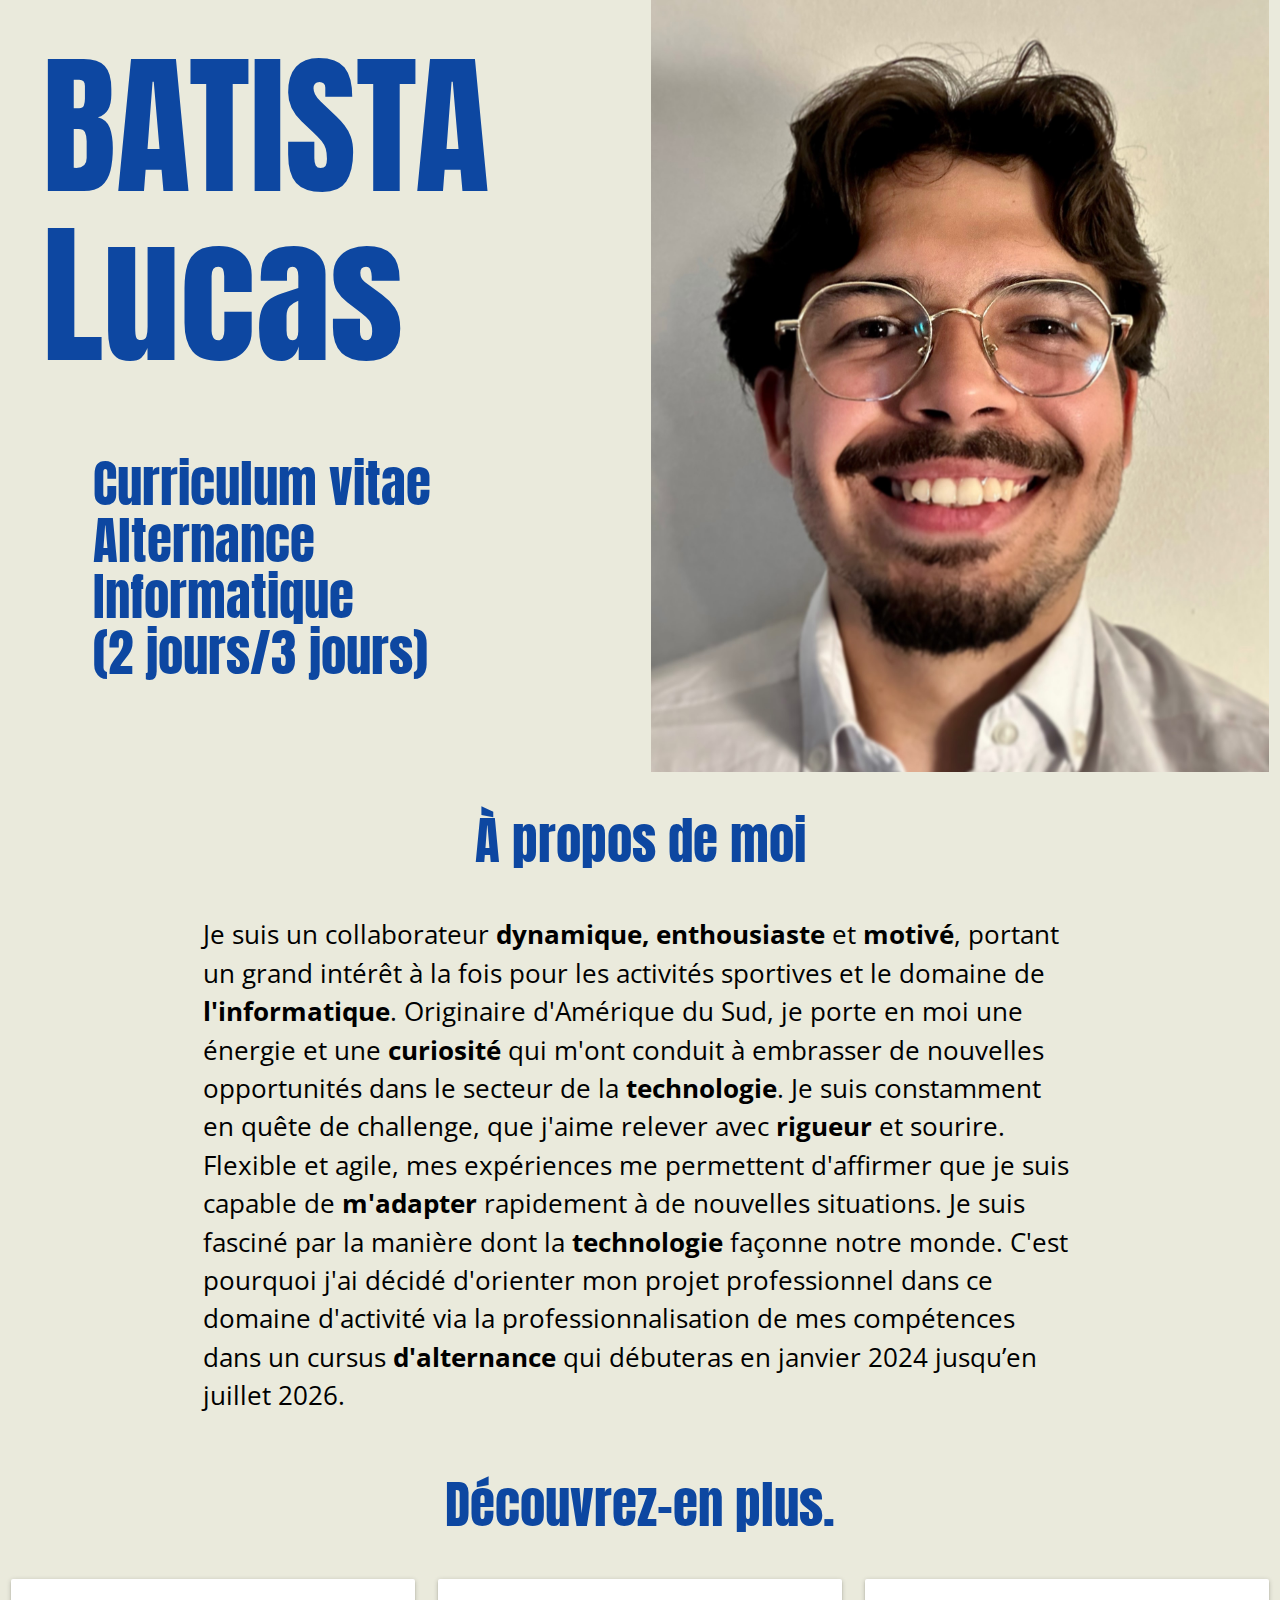
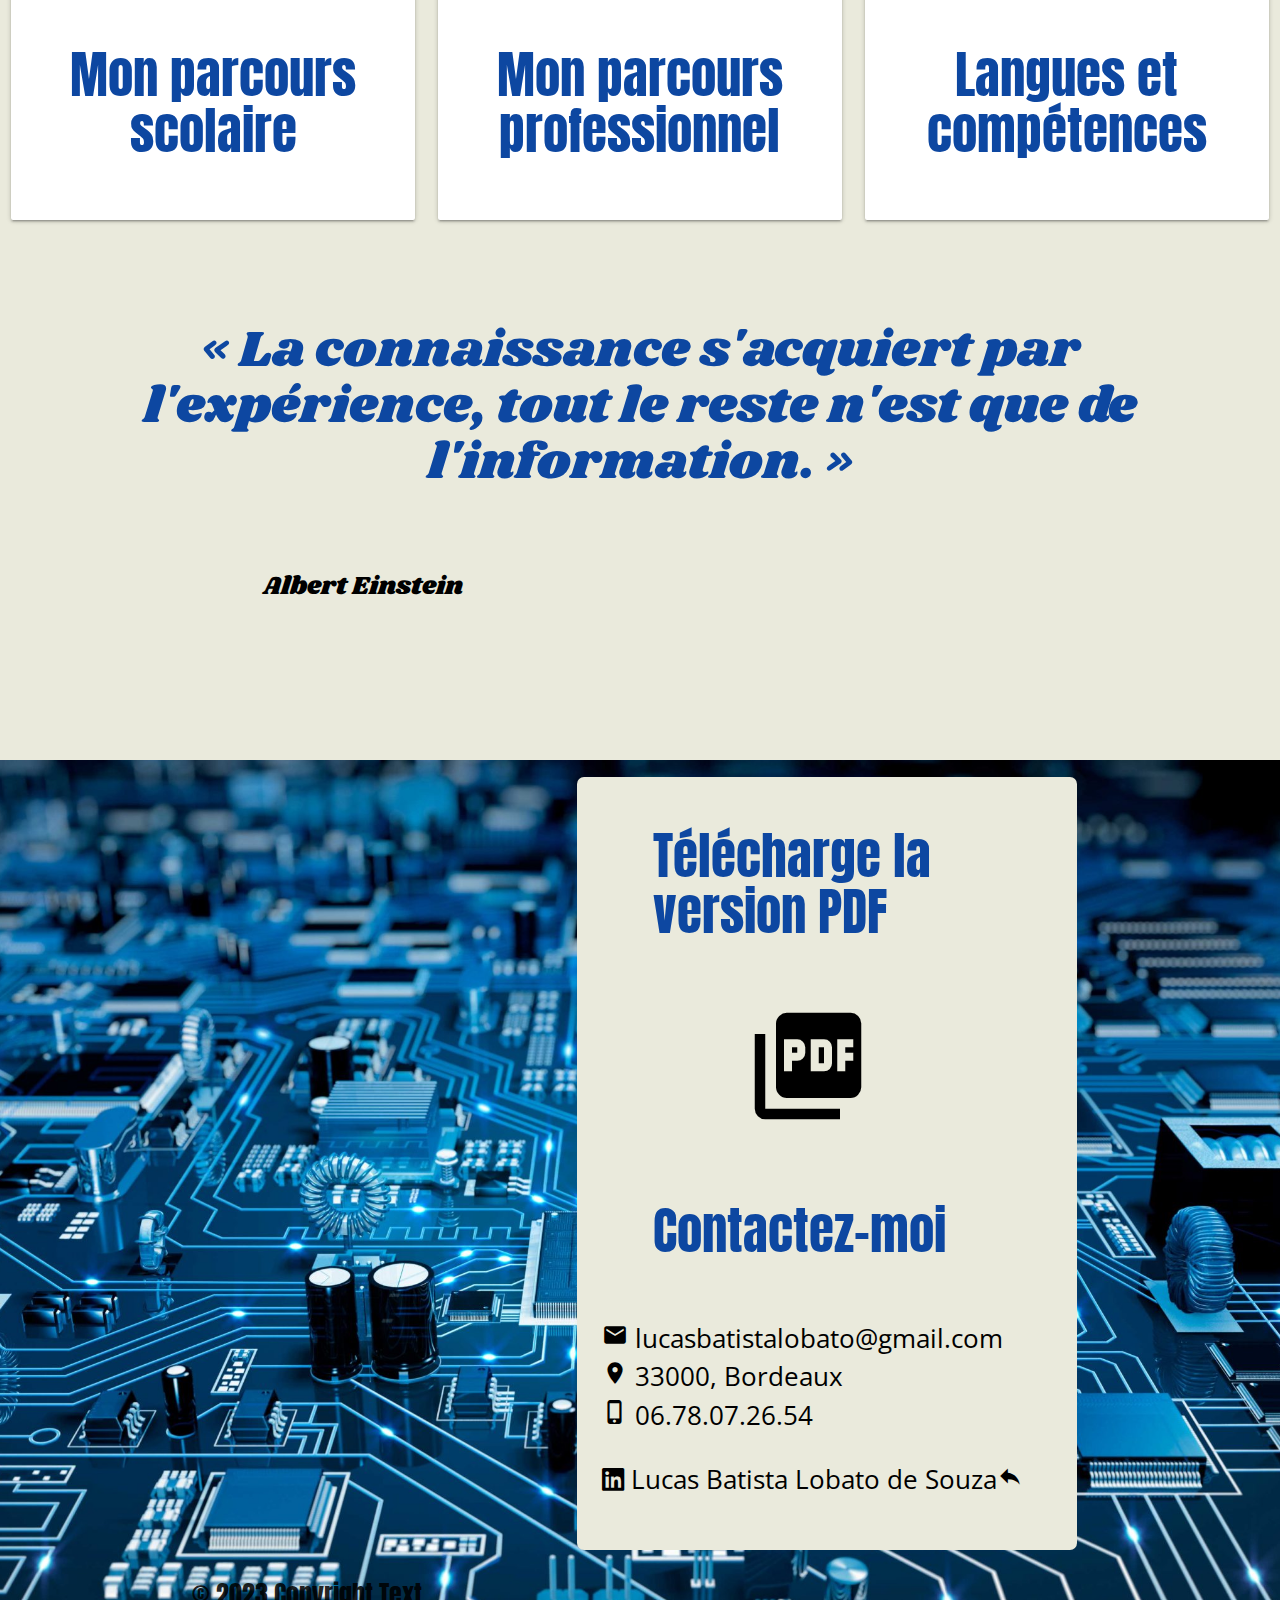
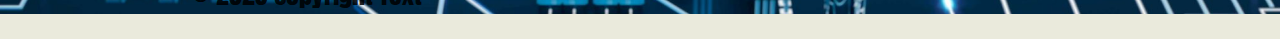
==== index.html @ 79212fdf "oui" ====
<!DOCTYPE html>
<html lang="en">
  <head>
    <meta charset="UTF-8" />
    <meta name="viewport" content="width=device-width, initial-scale=1.0" />
    <link href="https://fonts.googleapis.com/css2?family=Anton&display=swap" rel="stylesheet">
    <link href="https://fonts.googleapis.com/css2?family=Open+Sans:wght@400&display=swap" rel="stylesheet">
    <link rel="stylesheet" href="https://cdnjs.cloudflare.com/ajax/libs/materialize/1.0.0/css/materialize.min.css"/>
    <script src="https://cdnjs.cloudflare.com/ajax/libs/materialize/1.0.0/js/materialize.min.js"></script>
    <link rel="stylesheet" href="https://cdnjs.cloudflare.com/ajax/libs/font-awesome/6.3.0/css/all.min.css">
    <link href="https://fonts.googleapis.com/icon?family=Material+Icons" rel="stylesheet">
    <link href="https://fonts.googleapis.com/css2?family=Shrikhand&display=swap" rel="stylesheet">
    <link rel="stylesheet" href="styles.css">
    <title>BATISTA Lucas</title>
  </head>

<body>
    <header class="titre">
        <div class="row">
            <div class="card-content">
                <div class="col s12 m6">
                    <h1 class=" blue-text text-darken-4">BATISTA Lucas</h1>
                    <div class="alternance">
                        <h5 class=" blue-text text-darken-4 valign-wrapper">Curriculum vitae<br>Alternance Informatique <br>(2 jours/3 jours)</h5>       
                    </div>
                </div>
            </div>
            <div class="col s12  m6 card-content large">
                <img class="responsive-img" src="./img/photocv.jpg" alt="" >
            </div>
        </div>
    </header>
    <div class="container">
        <div class="row">
            <h2 class=" blue-text text-darken-4 center-align" style="font-size: 4vw;" >À propos de moi</h2>
            <div class=" col s12">
                <div class="card-content black-text">
                    <p class="flow-text" style="font-size: 2vw;">Je suis un collaborateur <b>dynamique, enthousiaste</b> et <b>motivé</b>, portant un grand intérêt à la fois pour les activités sportives et le domaine de <b>l'informatique</b>. Originaire d'Amérique du Sud, je porte en moi une énergie et une <b>curiosité</b> qui m'ont conduit à embrasser de nouvelles opportunités dans le secteur de la <b>technologie</b>. Je suis constamment en quête de  challenge, que j'aime relever avec <b>rigueur</b> et sourire. Flexible et agile, mes expériences me permettent d'affirmer que je suis capable de <b>m'adapter</b> rapidement à de nouvelles situations. Je suis fasciné par la manière dont la <b>technologie</b> façonne notre monde. C'est pourquoi j'ai décidé d'orienter mon projet professionnel dans ce domaine d'activité via la professionnalisation de mes compétences dans un cursus <b>d'alternance </b>qui débuteras en janvier 2024 jusqu’en juillet 2026.</p>
                </div>
            </div>
        </div>
    </div>
    <div class="moi">
        <div class="row">
            <h2 class=" blue-text text-darken-4 center-align" style="font-size: 4vw; margin-bottom: 3%;">Découvrez-en plus.</h2>
            <div class="col s12 m4">
                <a href="./anexe/sco.html">
                <div class="card horizontal">
                    <h5 class ="blue-text text-darken-4 center-align">Mon parcours scolaire</h5>
                </div>
            </a>
            </div>
            <div class="col s12 m4">
                <a href="./anexe/pro.html">
                <div class="card horizontal">
                    <h5 class ="blue-text text-darken-4 center-align">Mon parcours professionnel</h5>
                </div>
                </a>
            </div>
            <div class="col s12 m4">
                <a href="./anexe/lang.html">
                <div class="card horizontal">
                    <h5 class ="blue-text text-darken-4 center-align"> Langues et compétences</h5>
                </div>
                </a>
            </div>
        </div>
    </div>
    <div class="citation">
        <div class="row">
            <div class="col s12">
                <h5 class ="blue-text text-darken-4 center-align">« La connaissance s'acquiert par l'expérience, tout le reste n'est que de l'information. »</h5>
                <p class ="black-text" style="font-size: 2vw; padding-left: 20% ;">Albert Einstein</p>
            </div>
        </div>
    </div>
    <footer>
        <div class="container">
          <div class="row">
            <div class="col s12 m5"></div>
            <div class=" card-content col s12 m7">
                <div class="footcard">
                    <h5 class="blue-text text-darken-4">Télécharge la version PDF</h5>
                    <div class ="pdf" >
                        <a class="black-text center-align" href="https://onedrive.live.com/?authkey=%21AGidAeXHJf%2DhQ3o&id=1596D01FCB88203%213301&cid=01596D01FCB88203&parId=root&parQt=sharedby&o=OneUp"><i class="material-icons large" style="font-size: 10vw; padding-left: 30%;">picture_as_pdf</i></a>
                    </div>
                    <h5 class="blue-text text-darken-4">Contactez-moi</h5>
                        <div class="lien">
                        <a class="black-text"><i class="material-icons">mail</i> lucasbatistalobato@gmail.com</a><br>
                        <a class="black-text"><i class="material-icons">location_on</i> 33000, Bordeaux</a><br>
                        <a class="black-text"><i class="material-icons">phone_iphone</i> 06.78.07.26.54</a>
                        <a class="black-text" href="https://www.linkedin.com/in/lucas-batista-lobato-de-souza-05a6861b8/"><p><i class="fab fa-linkedin"></i> Lucas Batista Lobato de Souza<i class="material-icons">reply</i></p></a>
                        </div>
                </div>
            </div>
          </div>
        </div>
        <div class="footer-copyright">
          <div class="container">
          <p style="font-size: 2vw;">© 2023 Copyright Text</p>
          </div>
        </div>
      </footer>
</body>

</html>
---- styles.css ----
body {
    font-family: 'Anton', sans-serif;
    background-color: #eaeadc;
}
.alternance {
    margin-left: 5%;
}
h1 {
    font-size: 12vw;
    margin-left: 5%;
}
h5 {
    font-size: 4vw;
    padding: 1em;
}
h4 {
    font-size: 3vw;
}
.flow-text {
    font-size: 3vw;
    font-family: 'Open Sans', sans-serif;
}
footer {
    background-image: url('./img/footerback.jpg');
    background-size: cover; 
    background-repeat: no-repeat;
    background-position: center;
}
.footcard {
    background-color: #eaeadc;
    border-radius: 7px;
    padding-left: 5%;
    padding-bottom: 5%;
}
.lien {
    font-family: 'Open Sans', sans-serif;
    font-size: 2vw;
}
.material-icons {
    font-size: 2vw; 
}
.fa {
    font-size: 2vw; 
}
.citation {
    font-family: 'Shrikhand', cursive;
    margin-bottom: 10% ;
}
.moi {
    align-items: center;
    justify-content: center;
}
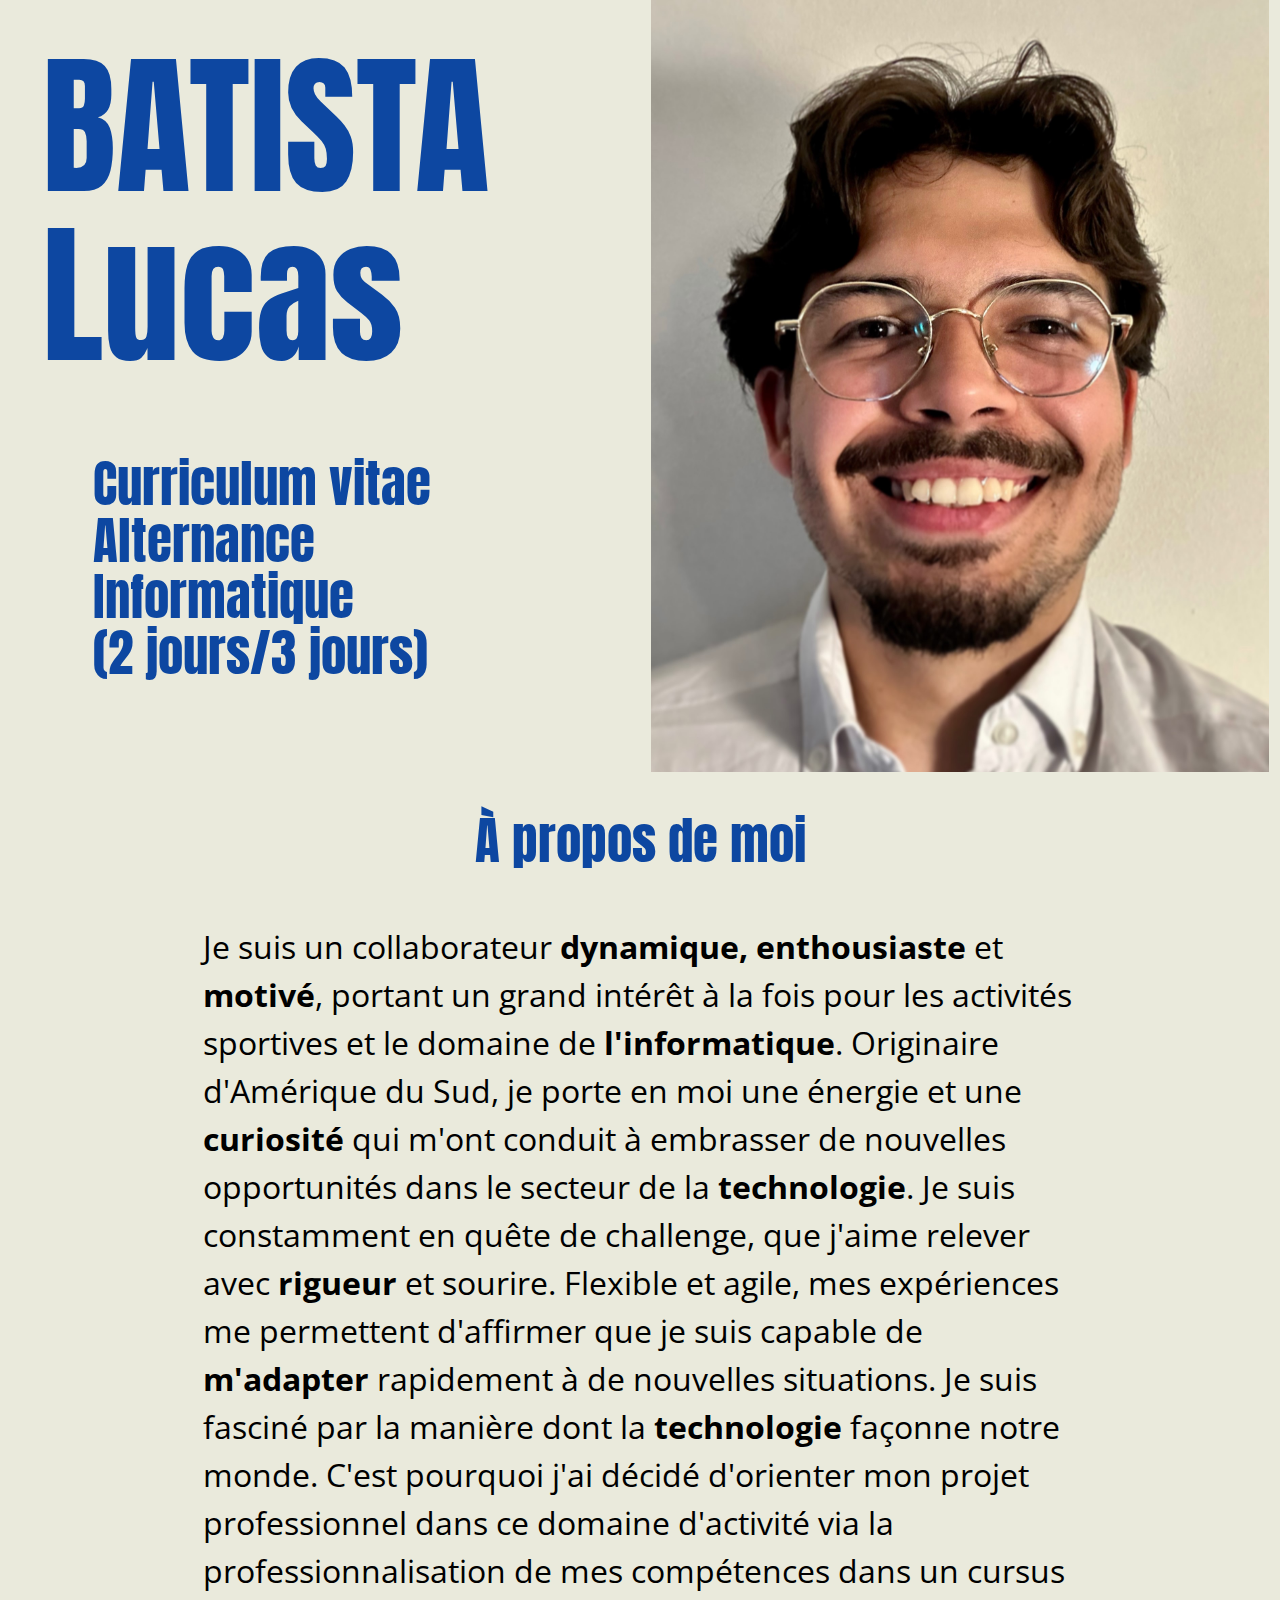
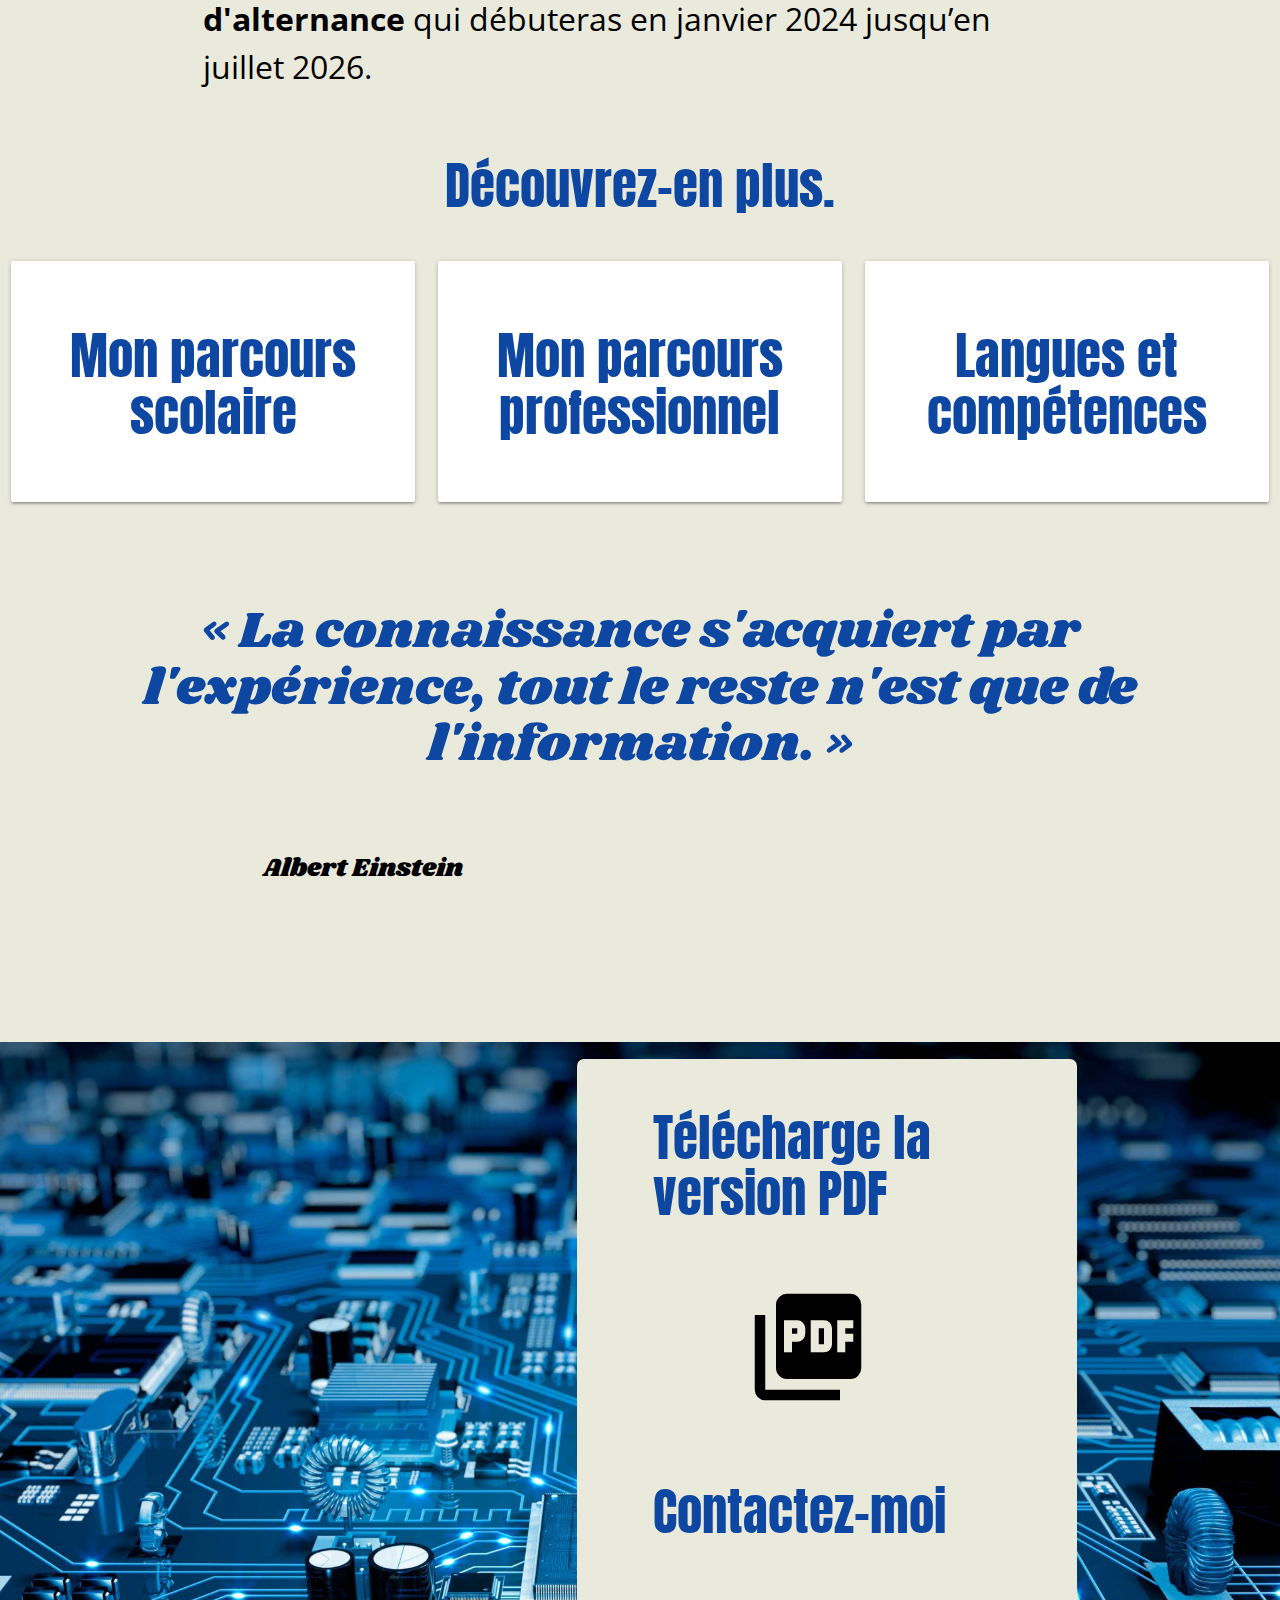
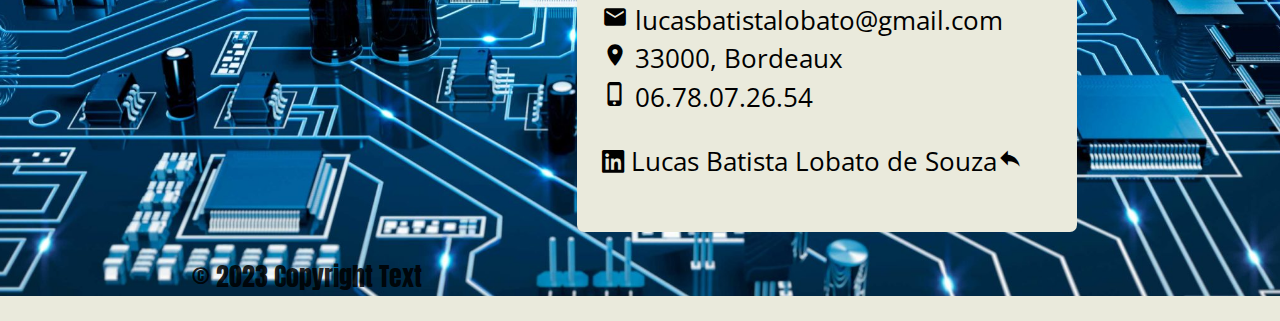
==== commit 8058a0e9: "Update index.html" ====
--- a/index.html
+++ b/index.html
@@ -35,7 +35,7 @@
             <h2 class=" blue-text text-darken-4 center-align" style="font-size: 4vw;" >À propos de moi</h2>
             <div class=" col s12">
                 <div class="card-content black-text">
-                    <p class="flow-text" style="font-size: 2vw;">Je suis un collaborateur <b>dynamique, enthousiaste</b> et <b>motivé</b>, portant un grand intérêt à la fois pour les activités sportives et le domaine de <b>l'informatique</b>. Originaire d'Amérique du Sud, je porte en moi une énergie et une <b>curiosité</b> qui m'ont conduit à embrasser de nouvelles opportunités dans le secteur de la <b>technologie</b>. Je suis constamment en quête de  challenge, que j'aime relever avec <b>rigueur</b> et sourire. Flexible et agile, mes expériences me permettent d'affirmer que je suis capable de <b>m'adapter</b> rapidement à de nouvelles situations. Je suis fasciné par la manière dont la <b>technologie</b> façonne notre monde. C'est pourquoi j'ai décidé d'orienter mon projet professionnel dans ce domaine d'activité via la professionnalisation de mes compétences dans un cursus <b>d'alternance </b>qui débuteras en janvier 2024 jusqu’en juillet 2026.</p>
+                    <p class="flow-text" style="font-size: 2.5vw;">Je suis un collaborateur <b>dynamique, enthousiaste</b> et <b>motivé</b>, portant un grand intérêt à la fois pour les activités sportives et le domaine de <b>l'informatique</b>. Originaire d'Amérique du Sud, je porte en moi une énergie et une <b>curiosité</b> qui m'ont conduit à embrasser de nouvelles opportunités dans le secteur de la <b>technologie</b>. Je suis constamment en quête de  challenge, que j'aime relever avec <b>rigueur</b> et sourire. Flexible et agile, mes expériences me permettent d'affirmer que je suis capable de <b>m'adapter</b> rapidement à de nouvelles situations. Je suis fasciné par la manière dont la <b>technologie</b> façonne notre monde. C'est pourquoi j'ai décidé d'orienter mon projet professionnel dans ce domaine d'activité via la professionnalisation de mes compétences dans un cursus <b>d'alternance </b>qui débuteras en janvier 2024 jusqu’en juillet 2026.</p>
                 </div>
             </div>
         </div>
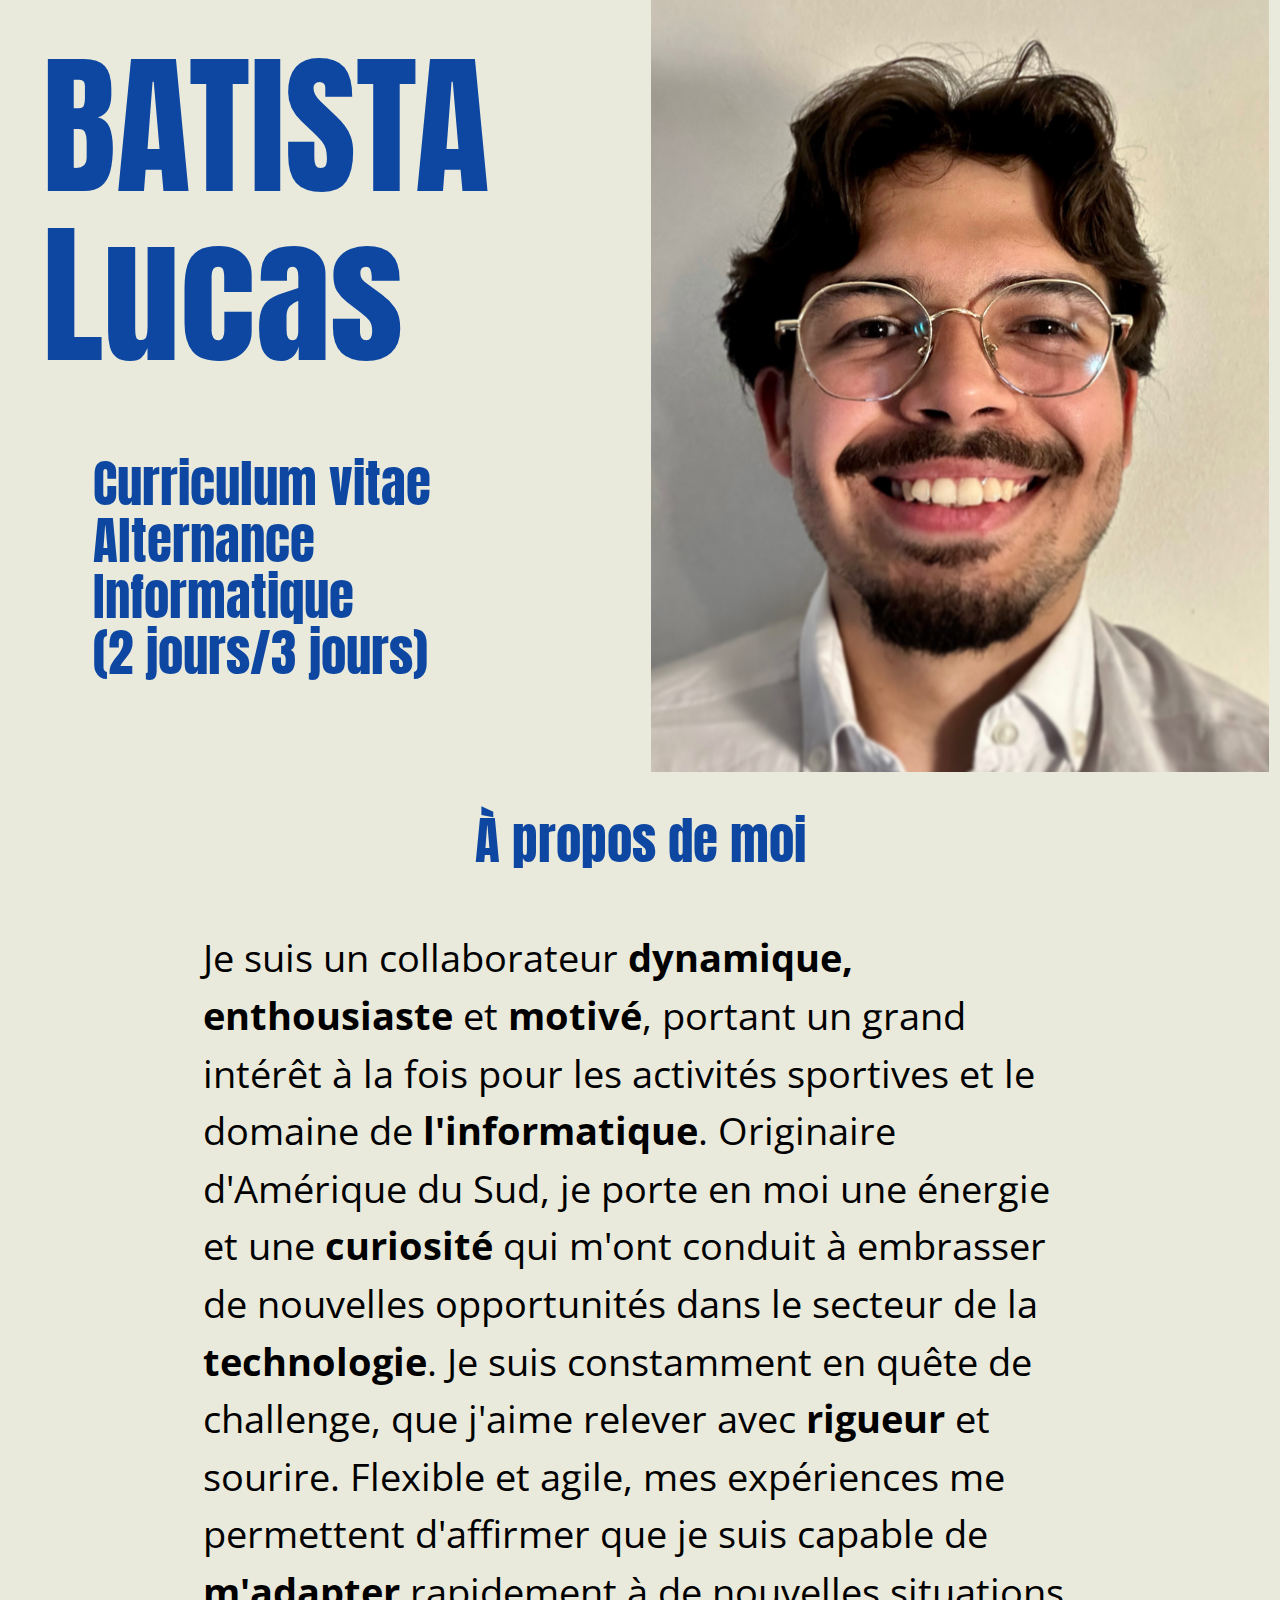
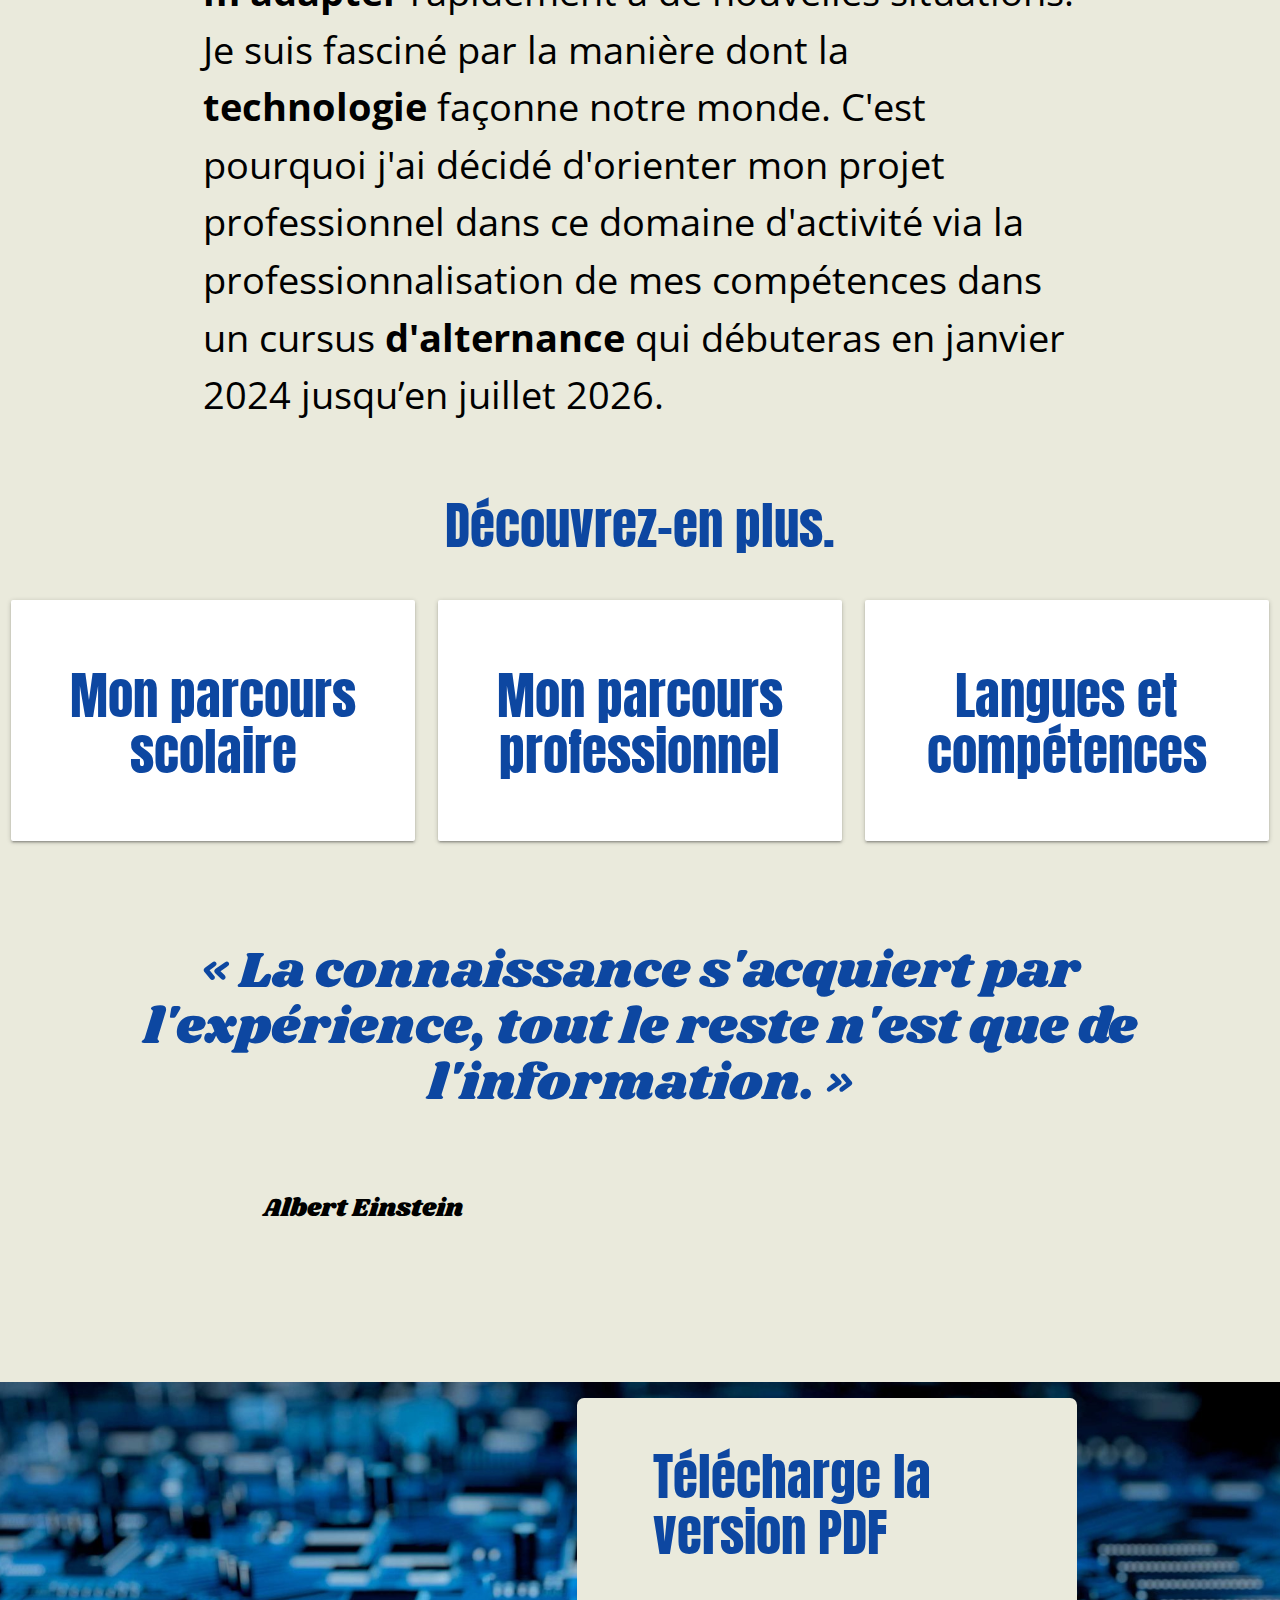
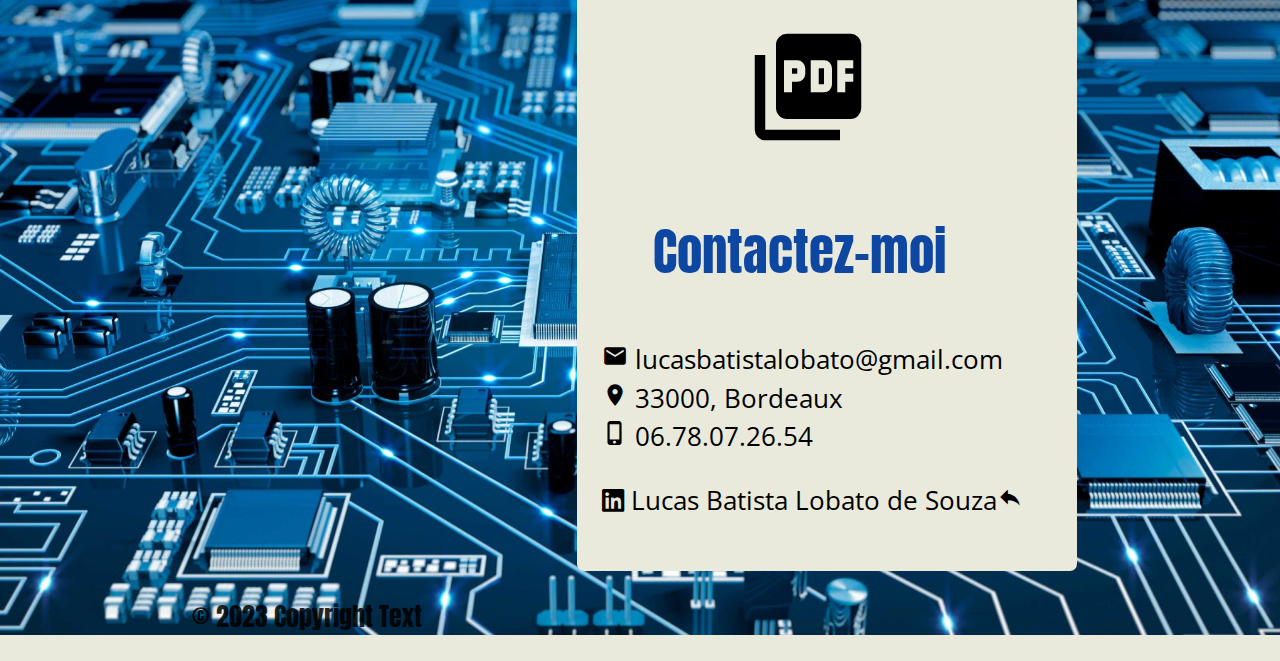
==== commit 4ed898ce: "Update index.html" ====
--- a/index.html
+++ b/index.html
@@ -35,7 +35,7 @@
             <h2 class=" blue-text text-darken-4 center-align" style="font-size: 4vw;" >À propos de moi</h2>
             <div class=" col s12">
                 <div class="card-content black-text">
-                    <p class="flow-text" style="font-size: 2.5vw;">Je suis un collaborateur <b>dynamique, enthousiaste</b> et <b>motivé</b>, portant un grand intérêt à la fois pour les activités sportives et le domaine de <b>l'informatique</b>. Originaire d'Amérique du Sud, je porte en moi une énergie et une <b>curiosité</b> qui m'ont conduit à embrasser de nouvelles opportunités dans le secteur de la <b>technologie</b>. Je suis constamment en quête de  challenge, que j'aime relever avec <b>rigueur</b> et sourire. Flexible et agile, mes expériences me permettent d'affirmer que je suis capable de <b>m'adapter</b> rapidement à de nouvelles situations. Je suis fasciné par la manière dont la <b>technologie</b> façonne notre monde. C'est pourquoi j'ai décidé d'orienter mon projet professionnel dans ce domaine d'activité via la professionnalisation de mes compétences dans un cursus <b>d'alternance </b>qui débuteras en janvier 2024 jusqu’en juillet 2026.</p>
+                    <p class="flow-text" style="font-size: 3vw;">Je suis un collaborateur <b>dynamique, enthousiaste</b> et <b>motivé</b>, portant un grand intérêt à la fois pour les activités sportives et le domaine de <b>l'informatique</b>. Originaire d'Amérique du Sud, je porte en moi une énergie et une <b>curiosité</b> qui m'ont conduit à embrasser de nouvelles opportunités dans le secteur de la <b>technologie</b>. Je suis constamment en quête de  challenge, que j'aime relever avec <b>rigueur</b> et sourire. Flexible et agile, mes expériences me permettent d'affirmer que je suis capable de <b>m'adapter</b> rapidement à de nouvelles situations. Je suis fasciné par la manière dont la <b>technologie</b> façonne notre monde. C'est pourquoi j'ai décidé d'orienter mon projet professionnel dans ce domaine d'activité via la professionnalisation de mes compétences dans un cursus <b>d'alternance </b>qui débuteras en janvier 2024 jusqu’en juillet 2026.</p>
                 </div>
             </div>
         </div>
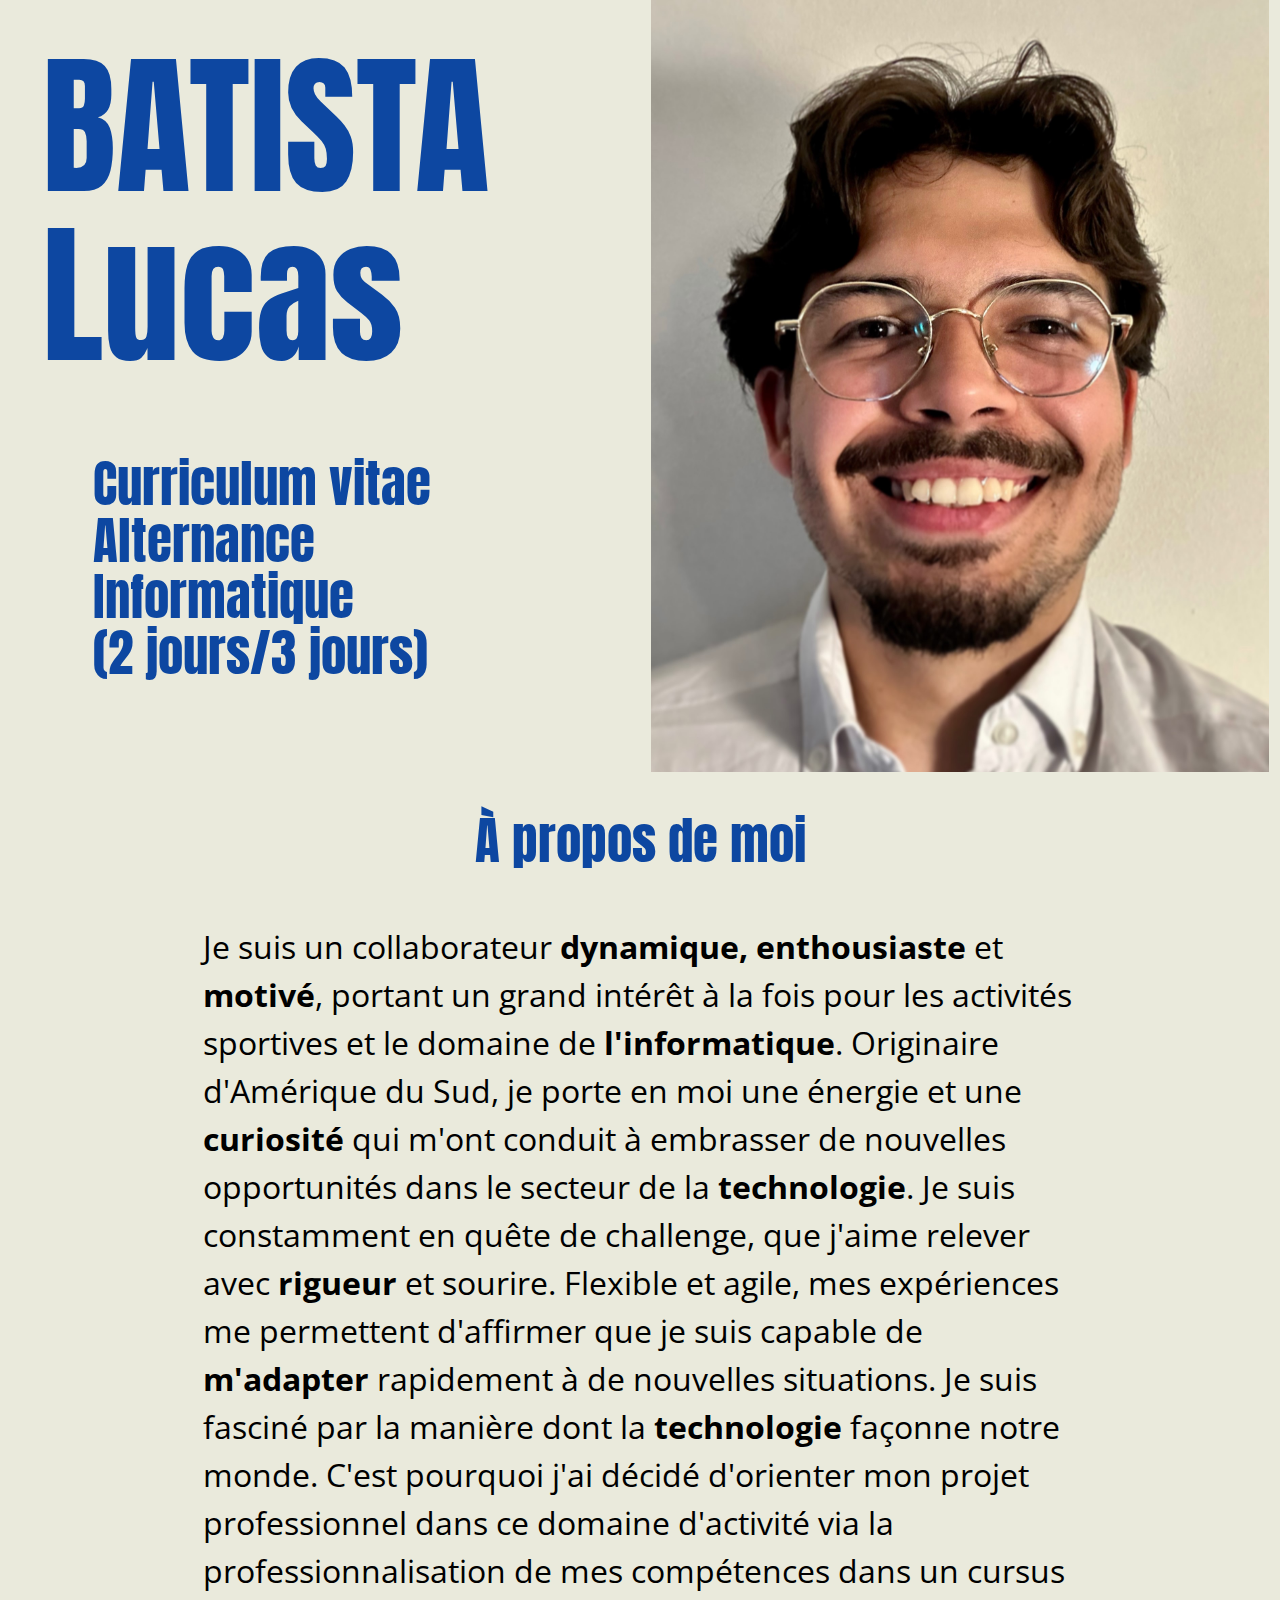
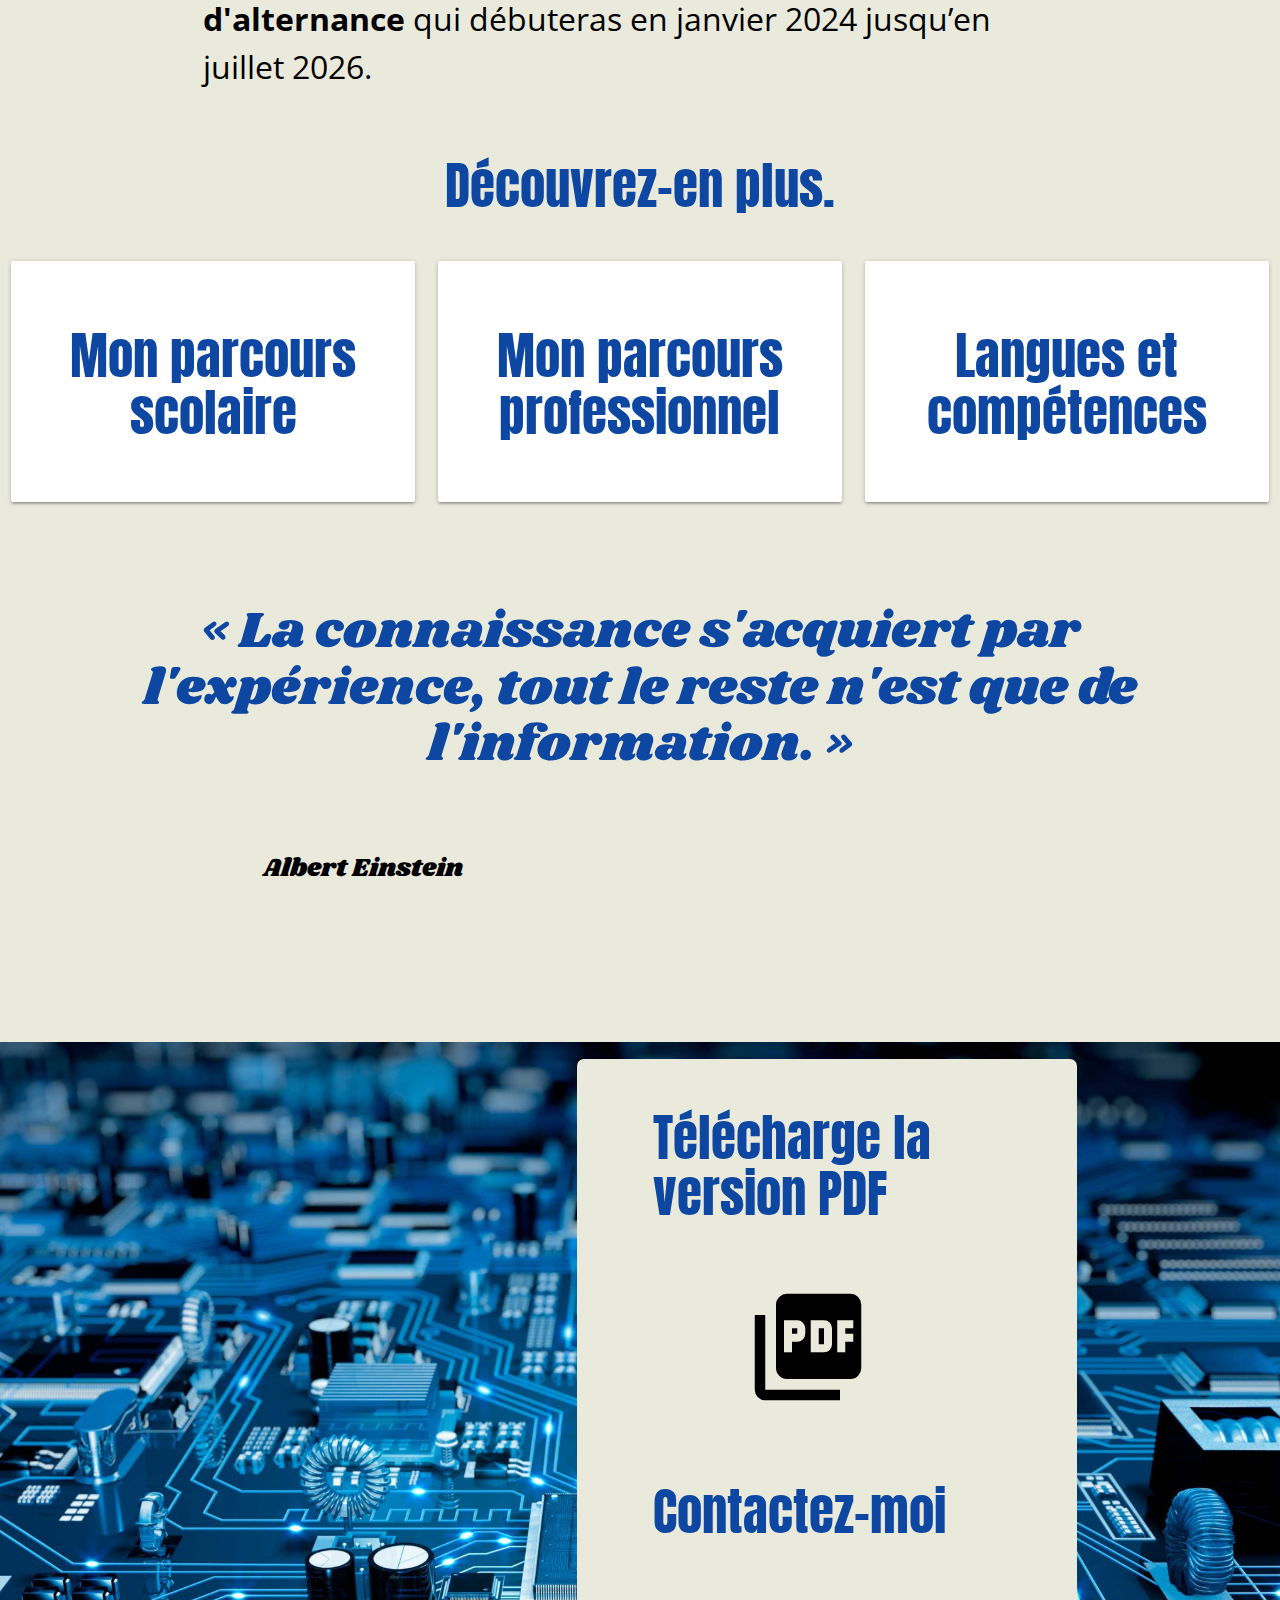
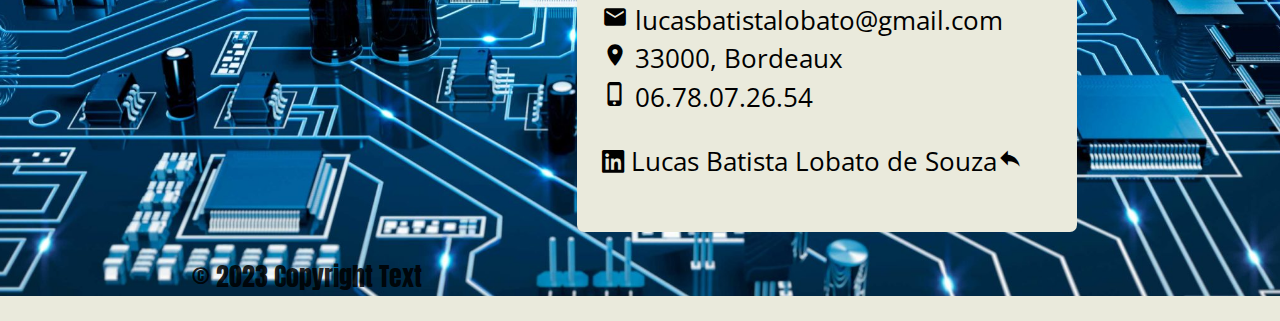
==== commit e7f19383: "Update index.html" ====
--- a/index.html
+++ b/index.html
@@ -35,7 +35,7 @@
             <h2 class=" blue-text text-darken-4 center-align" style="font-size: 4vw;" >À propos de moi</h2>
             <div class=" col s12">
                 <div class="card-content black-text">
-                    <p class="flow-text" style="font-size: 3vw;">Je suis un collaborateur <b>dynamique, enthousiaste</b> et <b>motivé</b>, portant un grand intérêt à la fois pour les activités sportives et le domaine de <b>l'informatique</b>. Originaire d'Amérique du Sud, je porte en moi une énergie et une <b>curiosité</b> qui m'ont conduit à embrasser de nouvelles opportunités dans le secteur de la <b>technologie</b>. Je suis constamment en quête de  challenge, que j'aime relever avec <b>rigueur</b> et sourire. Flexible et agile, mes expériences me permettent d'affirmer que je suis capable de <b>m'adapter</b> rapidement à de nouvelles situations. Je suis fasciné par la manière dont la <b>technologie</b> façonne notre monde. C'est pourquoi j'ai décidé d'orienter mon projet professionnel dans ce domaine d'activité via la professionnalisation de mes compétences dans un cursus <b>d'alternance </b>qui débuteras en janvier 2024 jusqu’en juillet 2026.</p>
+                    <p class="flow-text" style="font-size: 2.5vw;">Je suis un collaborateur <b>dynamique, enthousiaste</b> et <b>motivé</b>, portant un grand intérêt à la fois pour les activités sportives et le domaine de <b>l'informatique</b>. Originaire d'Amérique du Sud, je porte en moi une énergie et une <b>curiosité</b> qui m'ont conduit à embrasser de nouvelles opportunités dans le secteur de la <b>technologie</b>. Je suis constamment en quête de  challenge, que j'aime relever avec <b>rigueur</b> et sourire. Flexible et agile, mes expériences me permettent d'affirmer que je suis capable de <b>m'adapter</b> rapidement à de nouvelles situations. Je suis fasciné par la manière dont la <b>technologie</b> façonne notre monde. C'est pourquoi j'ai décidé d'orienter mon projet professionnel dans ce domaine d'activité via la professionnalisation de mes compétences dans un cursus <b>d'alternance </b>qui débuteras en janvier 2024 jusqu’en juillet 2026.</p>
                 </div>
             </div>
         </div>
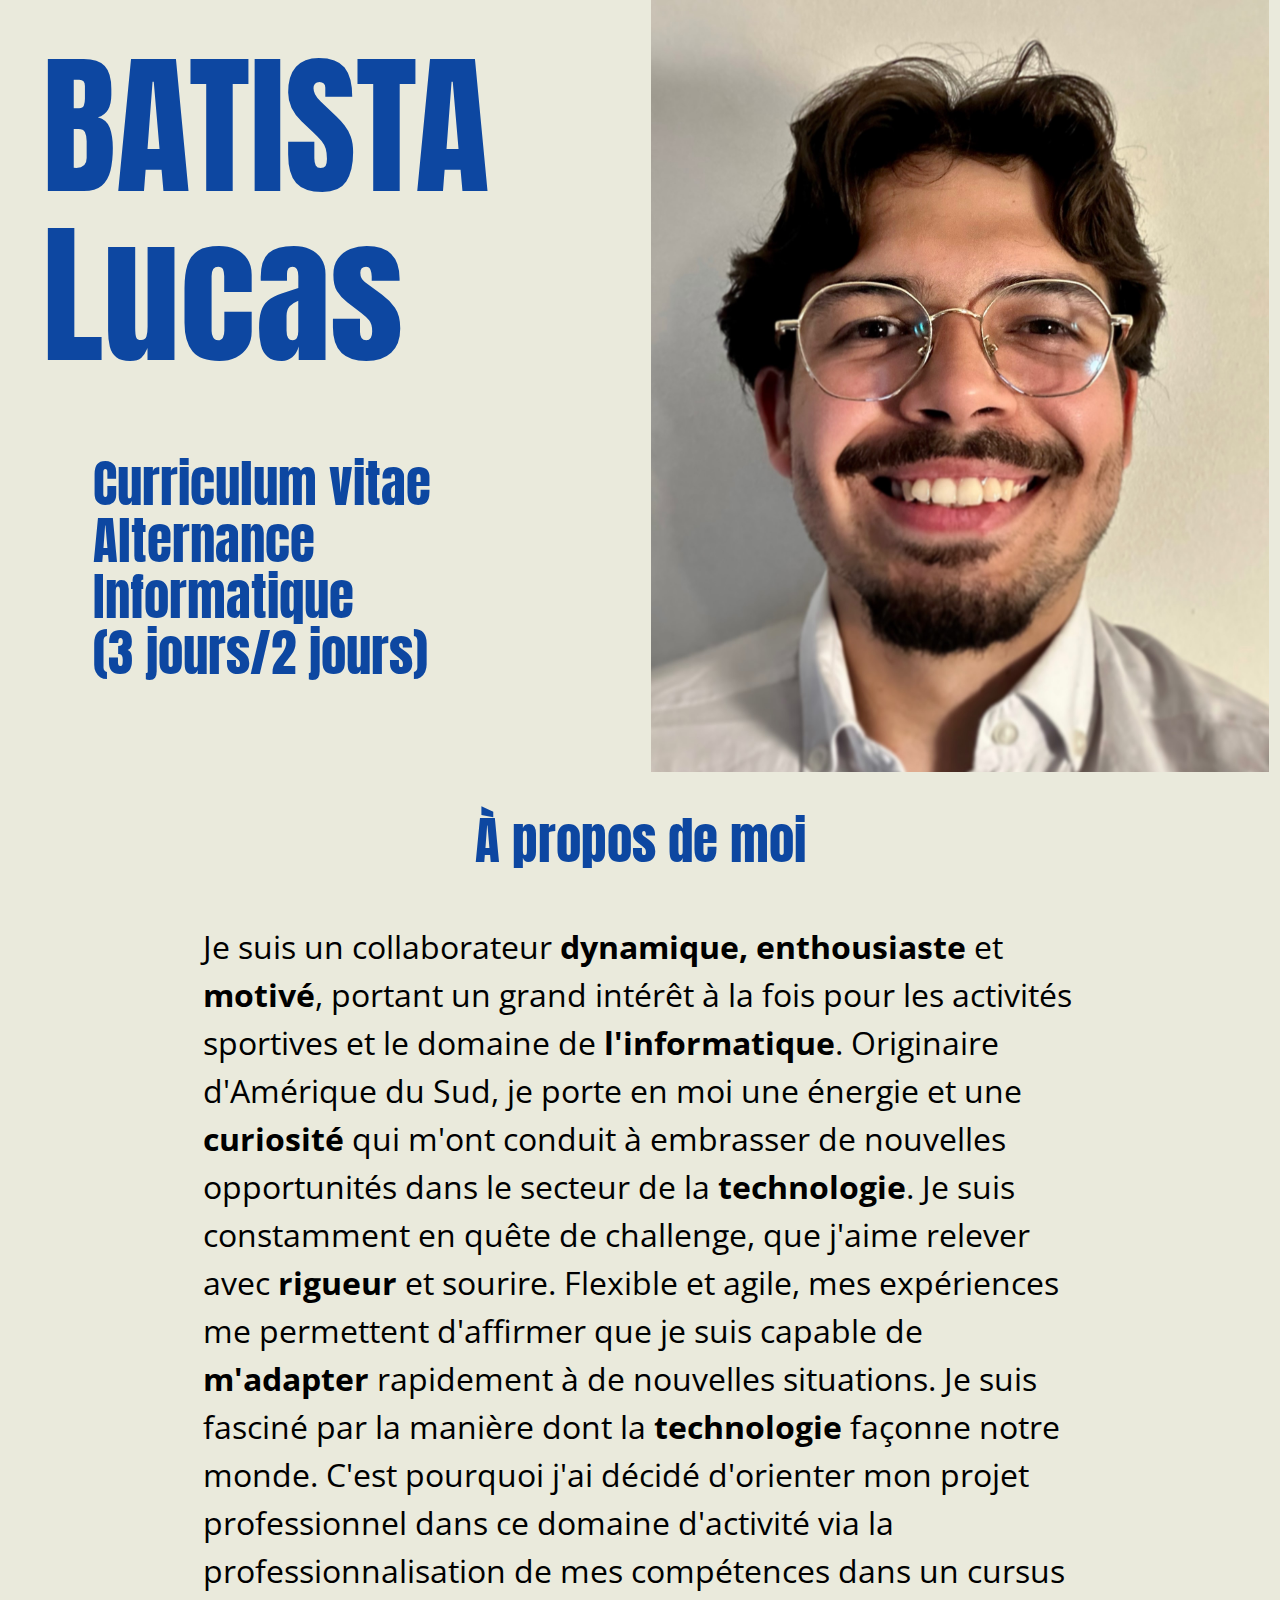
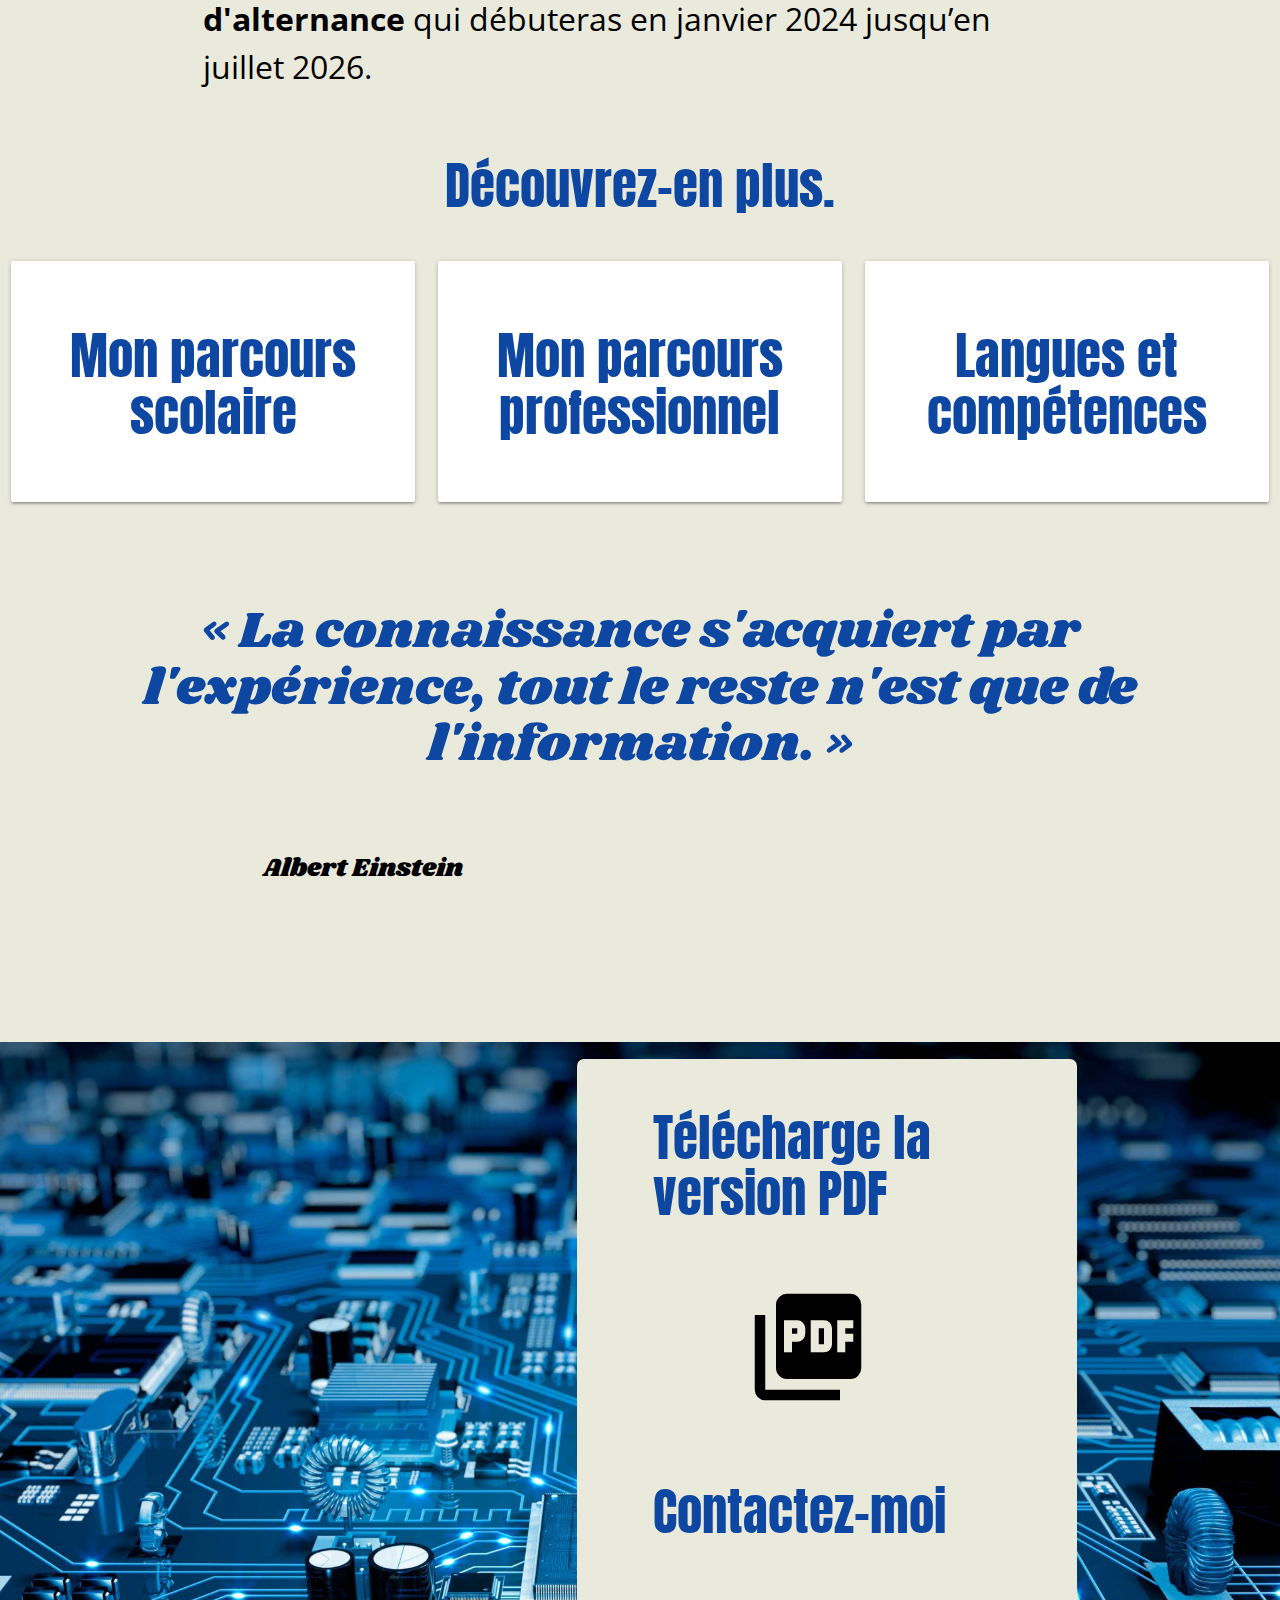
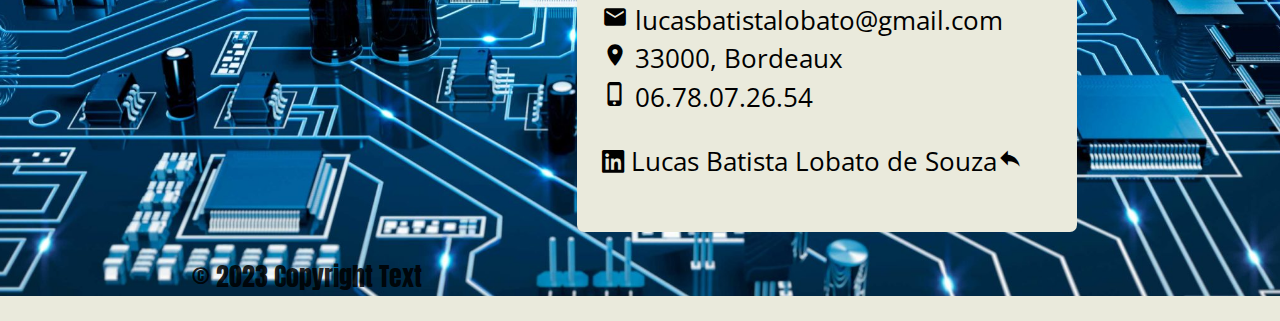
==== commit ef6b8dd4: "Update index.html" ====
--- a/index.html
+++ b/index.html
@@ -21,7 +21,7 @@
                 <div class="col s12 m6">
                     <h1 class=" blue-text text-darken-4">BATISTA Lucas</h1>
                     <div class="alternance">
-                        <h5 class=" blue-text text-darken-4 valign-wrapper">Curriculum vitae<br>Alternance Informatique <br>(2 jours/3 jours)</h5>       
+                        <h5 class=" blue-text text-darken-4 valign-wrapper">Curriculum vitae<br>Alternance Informatique <br>(3 jours/2 jours)</h5>       
                     </div>
                 </div>
             </div>
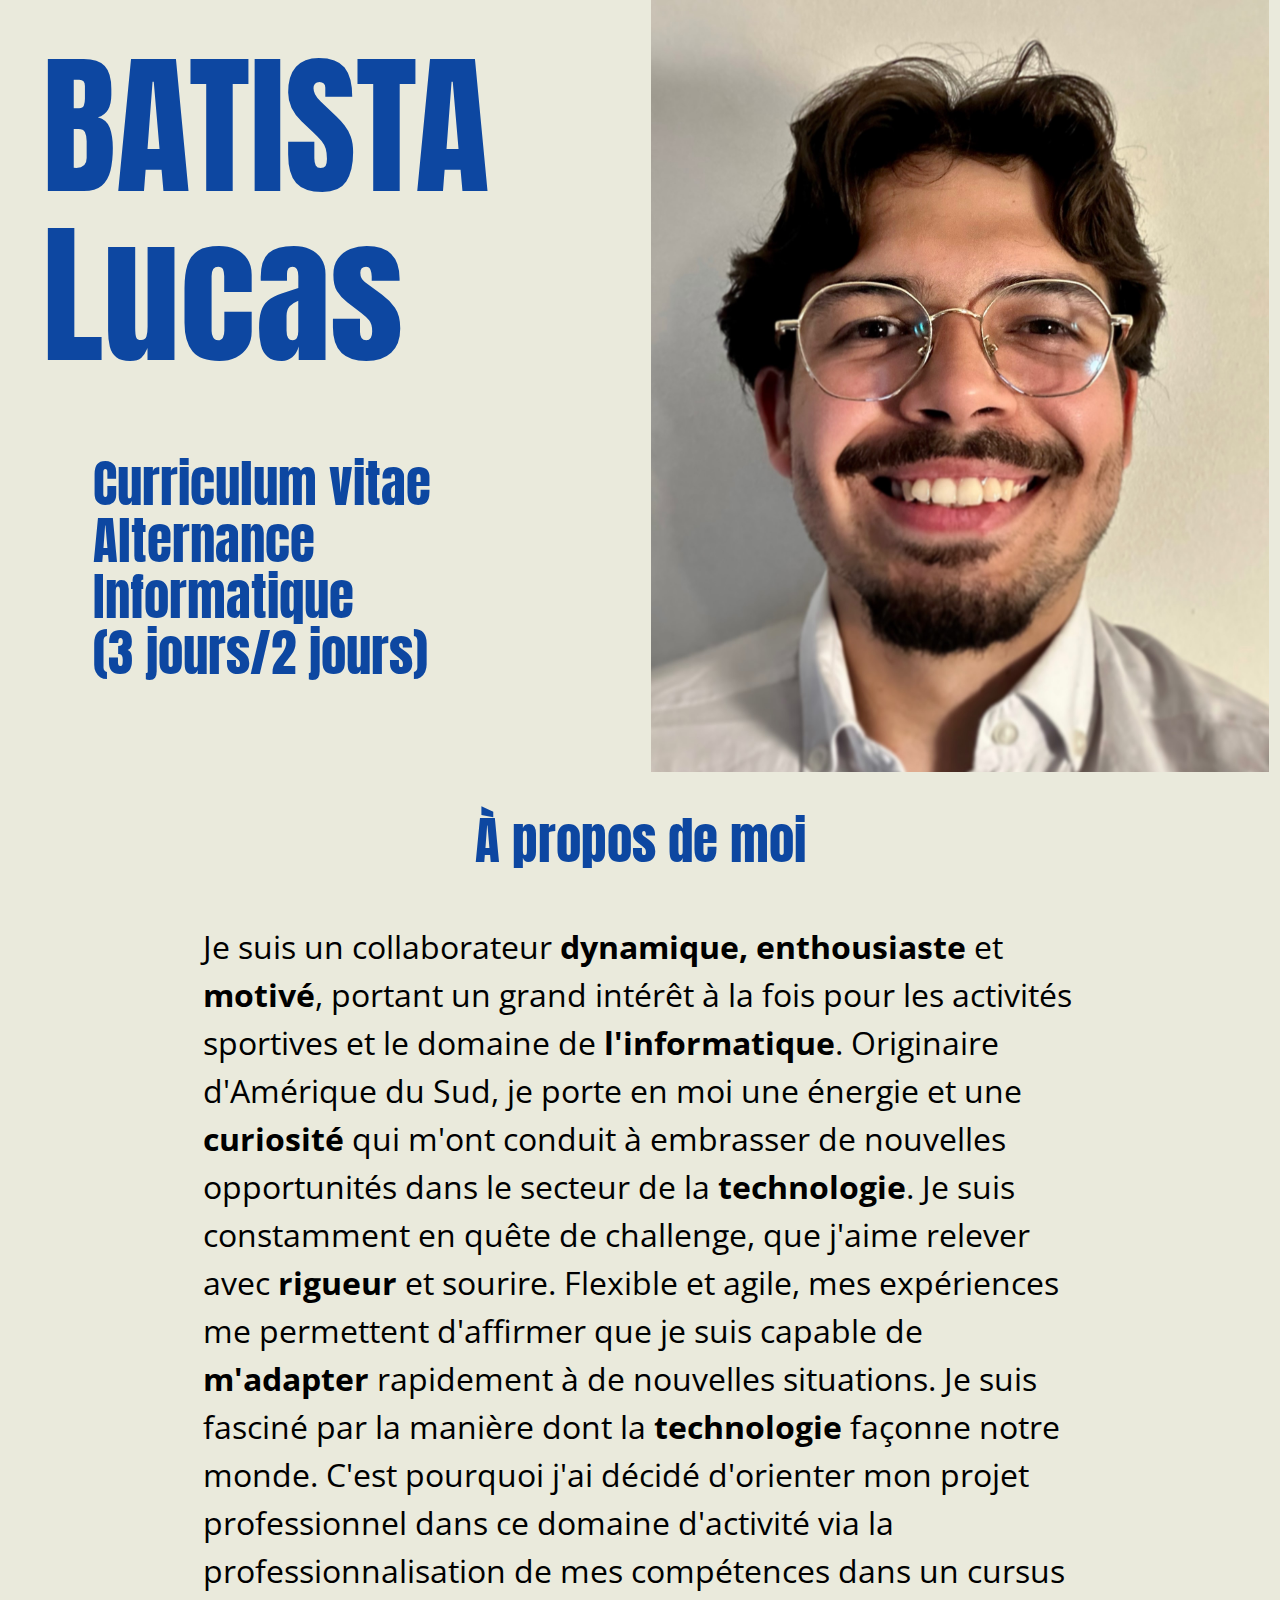
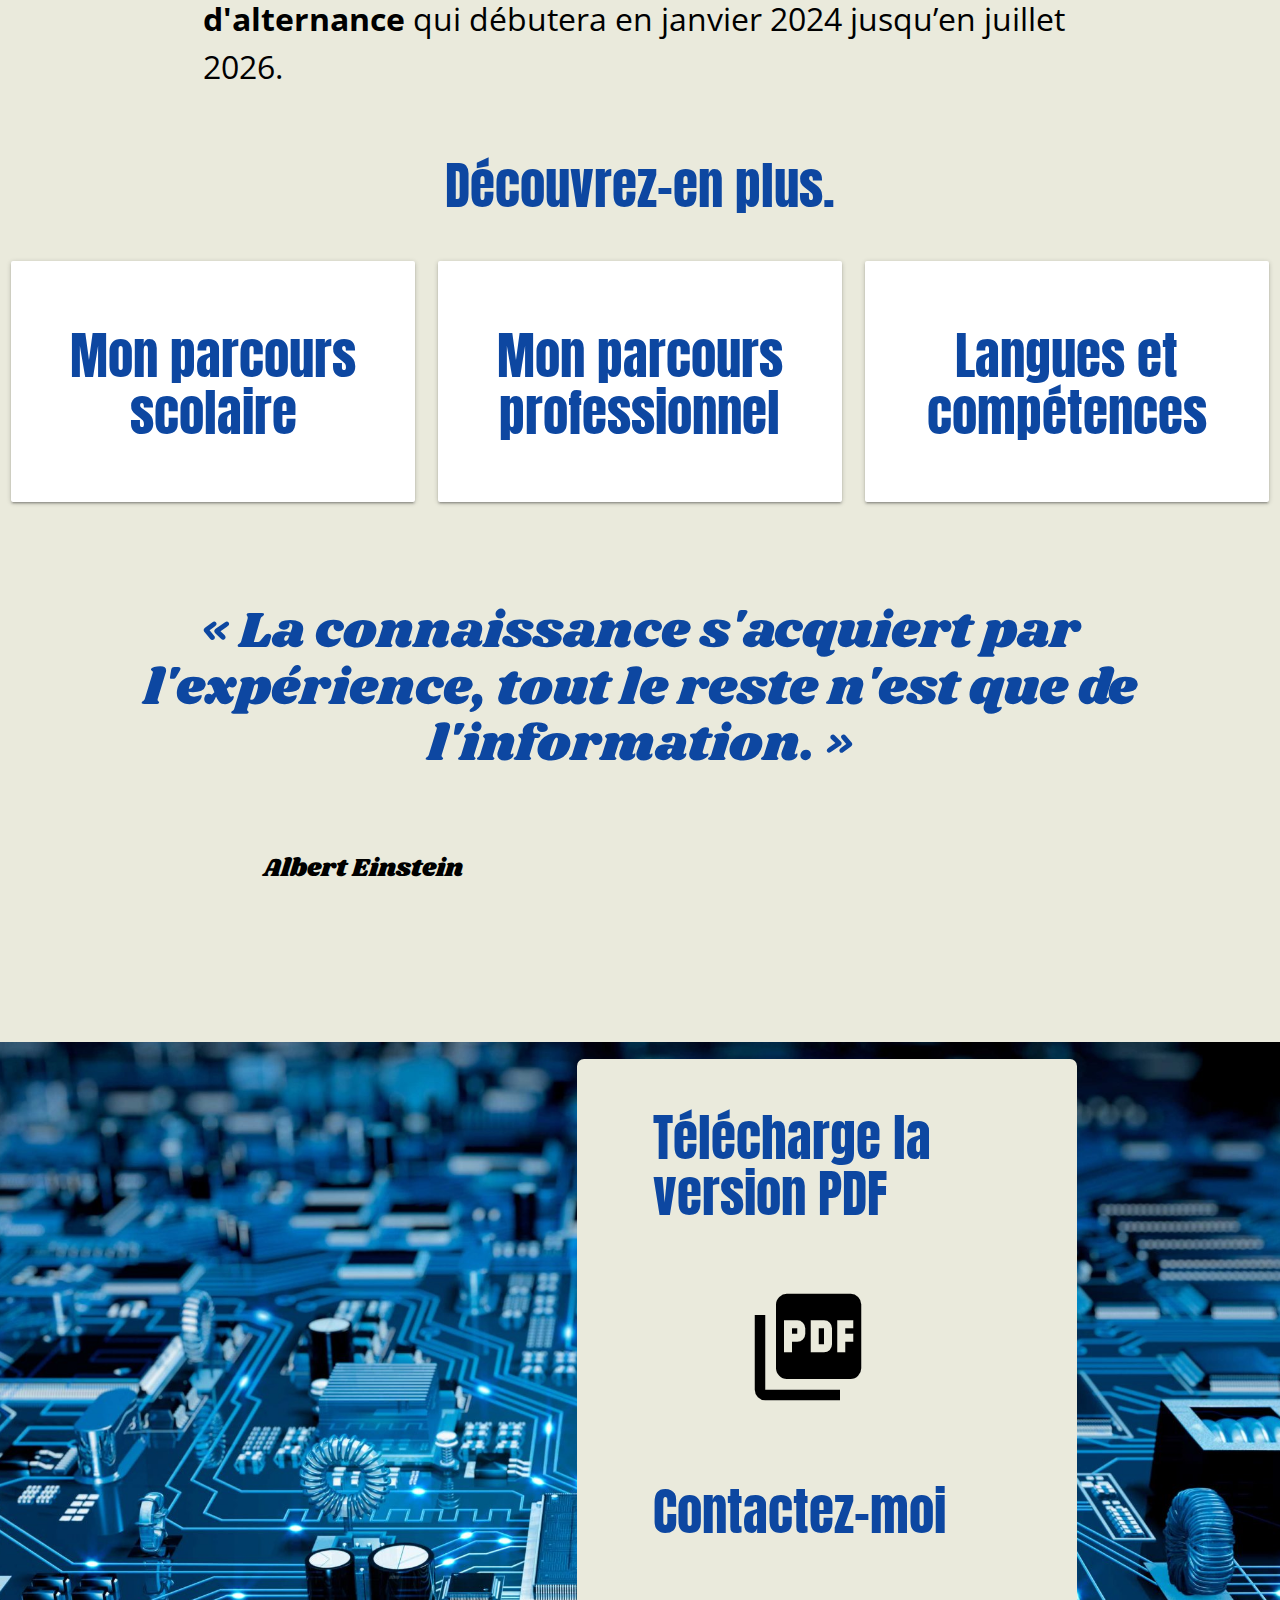
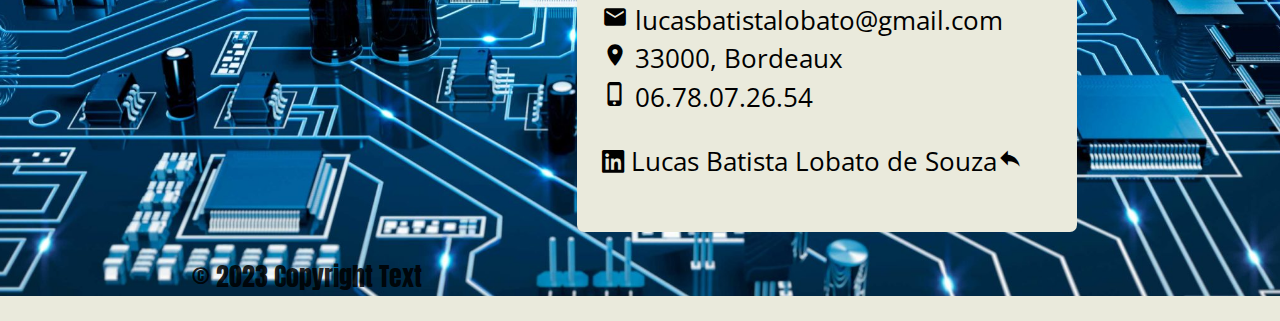
==== commit 485dd0e9: "Update index.html" ====
--- a/index.html
+++ b/index.html
@@ -35,7 +35,7 @@
             <h2 class=" blue-text text-darken-4 center-align" style="font-size: 4vw;" >À propos de moi</h2>
             <div class=" col s12">
                 <div class="card-content black-text">
-                    <p class="flow-text" style="font-size: 2.5vw;">Je suis un collaborateur <b>dynamique, enthousiaste</b> et <b>motivé</b>, portant un grand intérêt à la fois pour les activités sportives et le domaine de <b>l'informatique</b>. Originaire d'Amérique du Sud, je porte en moi une énergie et une <b>curiosité</b> qui m'ont conduit à embrasser de nouvelles opportunités dans le secteur de la <b>technologie</b>. Je suis constamment en quête de  challenge, que j'aime relever avec <b>rigueur</b> et sourire. Flexible et agile, mes expériences me permettent d'affirmer que je suis capable de <b>m'adapter</b> rapidement à de nouvelles situations. Je suis fasciné par la manière dont la <b>technologie</b> façonne notre monde. C'est pourquoi j'ai décidé d'orienter mon projet professionnel dans ce domaine d'activité via la professionnalisation de mes compétences dans un cursus <b>d'alternance </b>qui débuteras en janvier 2024 jusqu’en juillet 2026.</p>
+                    <p class="flow-text" style="font-size: 2.5vw;">Je suis un collaborateur <b>dynamique, enthousiaste</b> et <b>motivé</b>, portant un grand intérêt à la fois pour les activités sportives et le domaine de <b>l'informatique</b>. Originaire d'Amérique du Sud, je porte en moi une énergie et une <b>curiosité</b> qui m'ont conduit à embrasser de nouvelles opportunités dans le secteur de la <b>technologie</b>. Je suis constamment en quête de  challenge, que j'aime relever avec <b>rigueur</b> et sourire. Flexible et agile, mes expériences me permettent d'affirmer que je suis capable de <b>m'adapter</b> rapidement à de nouvelles situations. Je suis fasciné par la manière dont la <b>technologie</b> façonne notre monde. C'est pourquoi j'ai décidé d'orienter mon projet professionnel dans ce domaine d'activité via la professionnalisation de mes compétences dans un cursus <b>d'alternance </b>qui débutera en janvier 2024 jusqu’en juillet 2026.</p>
                 </div>
             </div>
         </div>
@@ -82,7 +82,7 @@
                 <div class="footcard">
                     <h5 class="blue-text text-darken-4">Télécharge la version PDF</h5>
                     <div class ="pdf" >
-                        <a class="black-text center-align" href="https://onedrive.live.com/?authkey=%21AGidAeXHJf%2DhQ3o&id=1596D01FCB88203%213301&cid=01596D01FCB88203&parId=root&parQt=sharedby&o=OneUp"><i class="material-icons large" style="font-size: 10vw; padding-left: 30%;">picture_as_pdf</i></a>
+                        <a class="black-text center-align" href="https://1drv.ms/b/s!AgOCuPwBbVkBmlcQfc3D7JMyhv_u?e=IRSnd9"><i class="material-icons large" style="font-size: 10vw; padding-left: 30%;">picture_as_pdf</i></a>
                     </div>
                     <h5 class="blue-text text-darken-4">Contactez-moi</h5>
                         <div class="lien">
